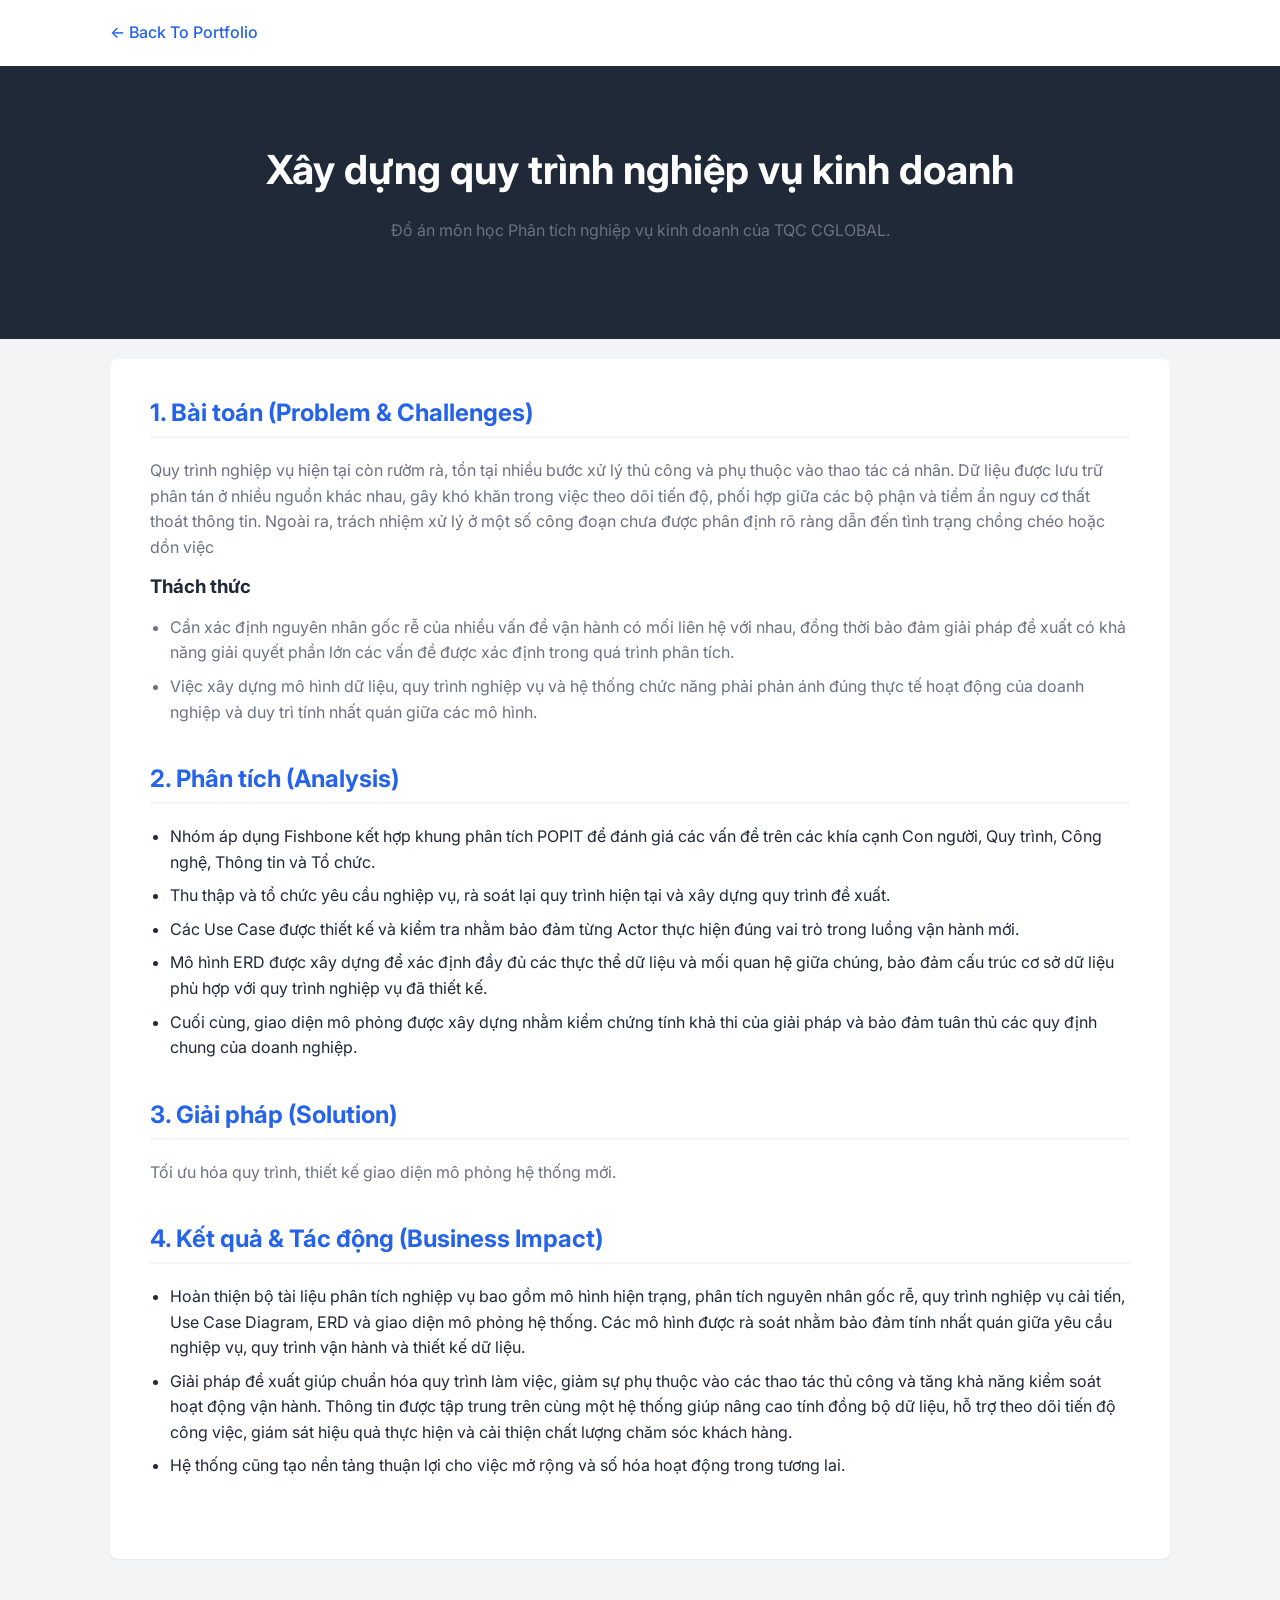
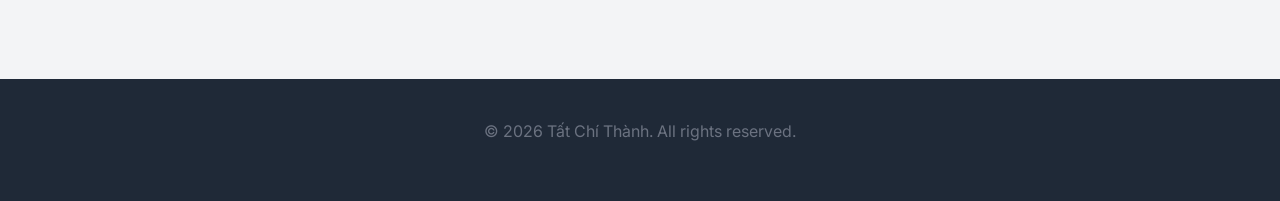
==== node-quy-trinh-nghiep-vu/index.html @ 149dc26c "CV_is_here" ====
<!DOCTYPE html>
<html lang="vi">
<head>
    <meta charset="UTF-8">
    <meta name="viewport" content="width=device-width, initial-scale=1.0">
    <title>Case Study</title>
    <link rel="stylesheet" href="css/variables.css">
    <link rel="stylesheet" href="css/base.css">
    <link rel="stylesheet" href="css/components.css">
    <link rel="stylesheet" href="css/node.css">
</head>
<body>
    <header class="node-header">
        <div class="container">
            <a href="../portfolio-hub/index.html" class="back-link">&larr; Back To Portfolio</a>
        </div>
    </header>

    <main>
        <section class="case-study-hero">
            <div class="container" id="node-hero-container">
                <!-- JS Injected: Title and context snippet -->
            </div>
        </section>

        <section class="case-study-details">
            <div class="container">
                <div class="case-study-content" id="node-content-container">
                    <!-- JS Injected: Detailed sections -->
                </div>
            </div>
        </section>
    </main>

    <footer class="node-footer" style="text-align: center; padding: 40px 0; background: var(--text-main); color: white;">
        <div class="container">
            <p>&copy; 2026 Tất Chí Thành. All rights reserved.</p>
        </div>
    </footer>

    <!-- JS Files -->
    <script src="js/config.js"></script>
    <script src="js/sheet-loader.js"></script>
    <script src="js/parser.js"></script>
    <script src="js/renderer.js"></script>
    <script src="js/node.js"></script>
</body>
</html>
---- node-quy-trinh-nghiep-vu/css/variables.css ----
:root {
  --primary-color: #2563eb;
  --secondary-color: #1e40af;
  --accent-color: #f59e0b;
  --text-main: #1f2937;
  --text-muted: #6b7280;
  --bg-main: #ffffff;
  --bg-light: #f3f4f6;
  --font-family: 'Inter', system-ui, -apple-system, sans-serif;
  --border-radius: 8px;
  --max-content-width: 1100px;
  --shadow-sm: 0 1px 2px 0 rgba(0, 0, 0, 0.05);
  --shadow-md: 0 4px 6px -1px rgba(0, 0, 0, 0.1);
}
---- node-quy-trinh-nghiep-vu/css/base.css ----
@import url('https://fonts.googleapis.com/css2?family=Inter:wght@300;400;500;600;700&display=swap');

* {
  margin: 0;
  padding: 0;
  box-sizing: border-box;
}

body {
  font-family: var(--font-family);
  color: var(--text-main);
  background-color: var(--bg-light);
  line-height: 1.6;
}

a {
  color: var(--primary-color);
  text-decoration: none;
  transition: color 0.3s;
}

a:hover {
  color: var(--secondary-color);
}

.container {
  max-width: var(--max-content-width);
  margin: 0 auto;
  padding: 0 20px;
}

section {
  padding: 60px 0;
}

h1, h2, h3, h4 {
  font-weight: 700;
  line-height: 1.2;
  margin-bottom: 16px;
  color: var(--text-main);
}

p {
  margin-bottom: 16px;
  color: var(--text-muted);
}
---- node-quy-trinh-nghiep-vu/css/components.css ----
.btn {
  display: inline-block;
  padding: 10px 24px;
  border-radius: var(--border-radius);
  font-weight: 500;
  cursor: pointer;
  transition: all 0.3s ease;
  border: none;
  text-align: center;
}

.btn-primary {
  background-color: var(--primary-color);
  color: #fff;
}

.btn-primary:hover {
  background-color: var(--secondary-color);
  color: #fff;
}

.card {
  background: var(--bg-main);
  border-radius: var(--border-radius);
  padding: 24px;
  box-shadow: var(--shadow-sm);
  border: 1px solid #e5e7eb;
}

.tag {
  display: inline-block;
  background: var(--bg-light);
  color: var(--text-muted);
  padding: 4px 12px;
  border-radius: 99px;
  font-size: 0.875rem;
  margin-right: 8px;
  margin-bottom: 8px;
}
---- node-quy-trinh-nghiep-vu/css/node.css ----
.node-header {
  background: var(--bg-main);
  padding: 20px 0;
  box-shadow: var(--shadow-sm);
}

.node-header .container {
  display: flex;
  justify-content: space-between;
  align-items: center;
}

.back-link {
  font-weight: 500;
}

.case-study-hero {
  background: var(--text-main);
  color: white;
  padding: 80px 0;
  text-align: center;
}

.case-study-hero h1 {
  color: white;
  font-size: 2.5rem;
  margin-bottom: 24px;
}

.case-study-content {
  background: var(--bg-main);
  padding: 40px;
  border-radius: var(--border-radius);
  box-shadow: var(--shadow-sm);
  margin-top: -40px;
  margin-bottom: 60px;
}

.section-block {
  margin-bottom: 40px;
}

.section-block h2 {
  color: var(--primary-color);
  border-bottom: 2px solid var(--bg-light);
  padding-bottom: 8px;
  margin-bottom: 20px;
}

.stakeholders-list, .challenges-list, .skills-list {
  padding-left: 20px;
  margin-bottom: 16px;
}

.stakeholders-list li, .challenges-list li, .skills-list li {
  margin-bottom: 8px;
  color: var(--text-muted);
}
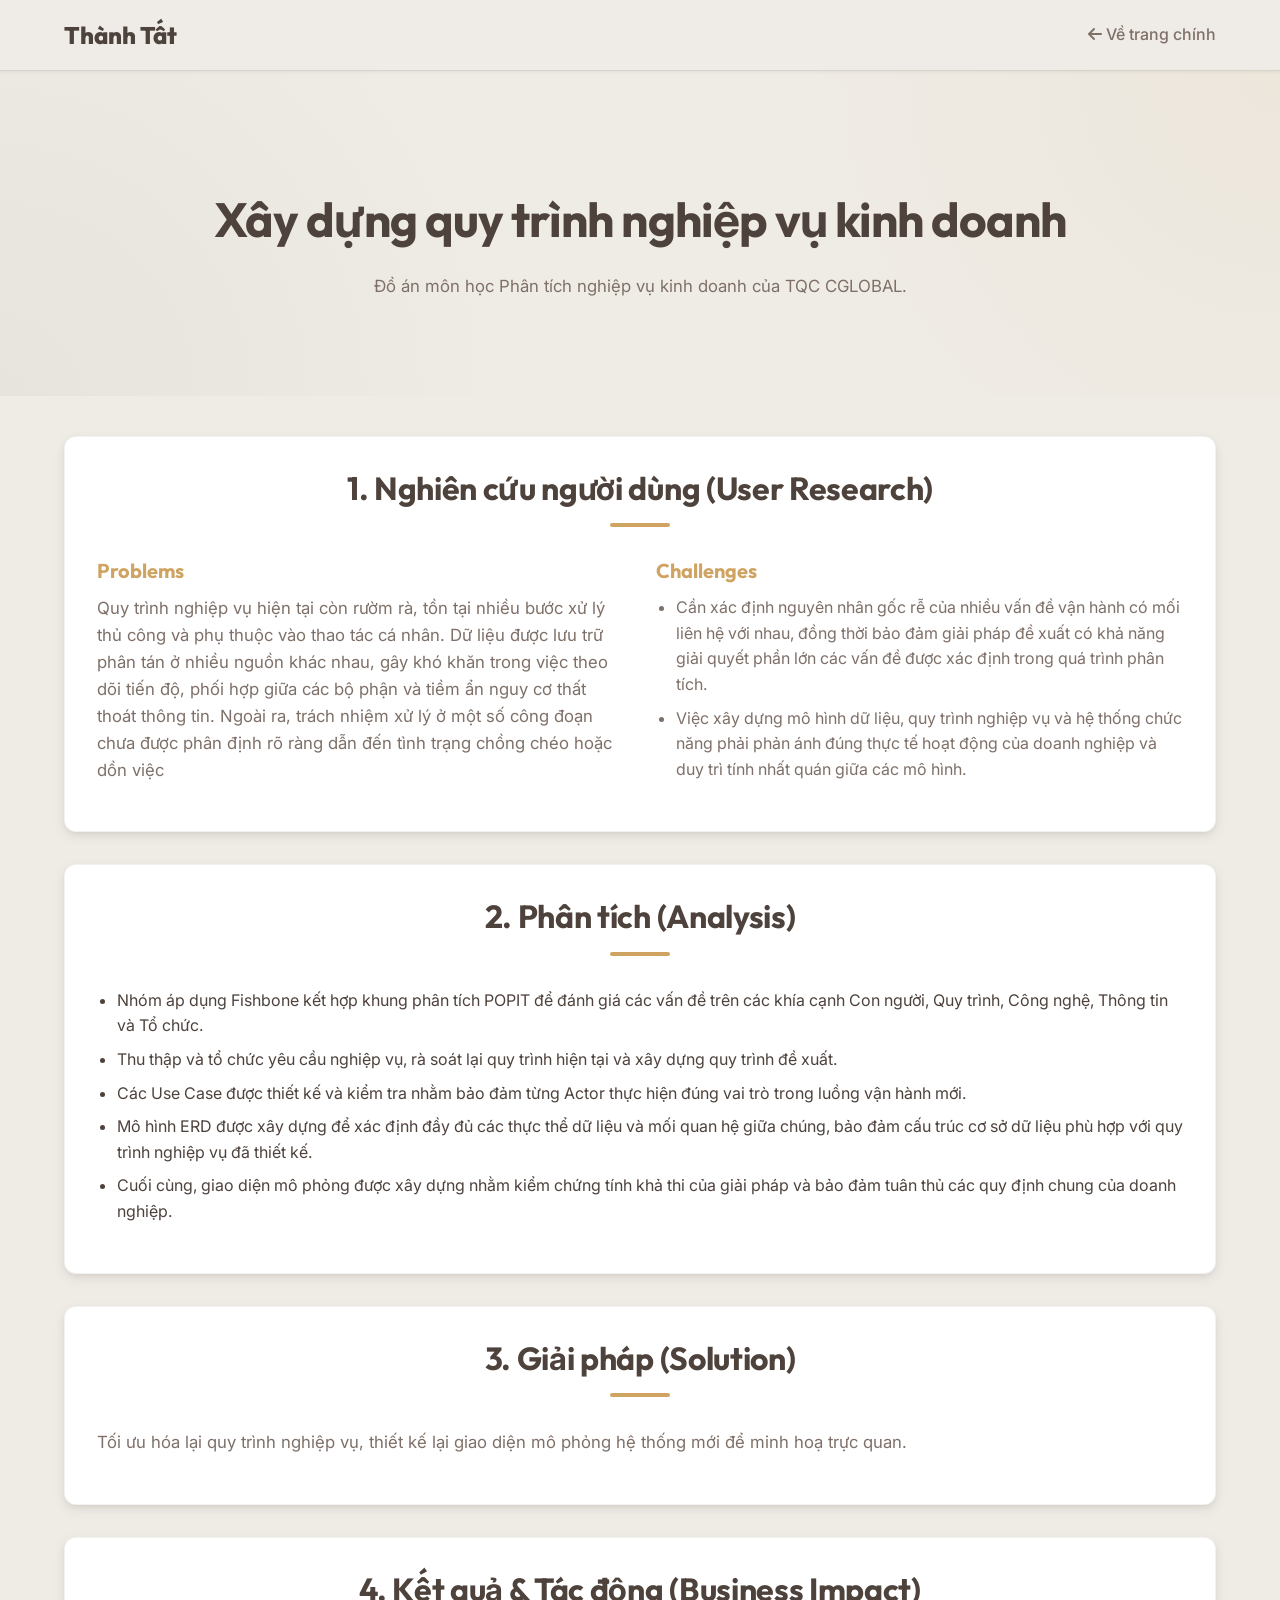
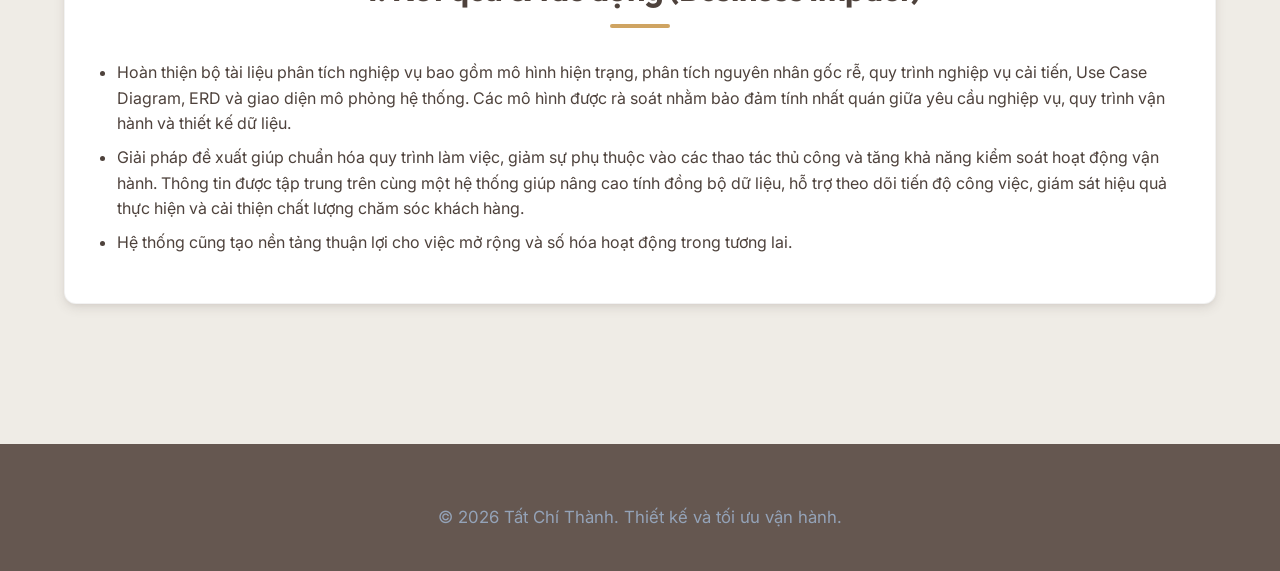
==== commit 123b4968: "cập nhật lần 1" ====
--- a/node-quy-trinh-nghiep-vu/index.html
+++ b/node-quy-trinh-nghiep-vu/index.html
@@ -1,18 +1,34 @@
 <!DOCTYPE html>
 <html lang="vi">
+
 <head>
     <meta charset="UTF-8">
     <meta name="viewport" content="width=device-width, initial-scale=1.0">
     <title>Case Study</title>
+    <!-- Google Fonts -->
+    <link rel="preconnect" href="https://fonts.googleapis.com">
+    <link rel="preconnect" href="https://fonts.gstatic.com" crossorigin>
+    <link
+        href="https://fonts.googleapis.com/css2?family=Inter:wght@300;400;500;600;700&family=Outfit:wght@400;500;600;700;800&display=swap"
+        rel="stylesheet">
+
+    <!-- FontAwesome for Premium Icons -->
+    <link rel="stylesheet" href="https://cdnjs.cloudflare.com/ajax/libs/font-awesome/6.4.0/css/all.min.css">
+
     <link rel="stylesheet" href="css/variables.css">
     <link rel="stylesheet" href="css/base.css">
     <link rel="stylesheet" href="css/components.css">
     <link rel="stylesheet" href="css/node.css">
 </head>
+
 <body>
     <header class="node-header">
         <div class="container">
-            <a href="../portfolio-hub/index.html" class="back-link">&larr; Back To Portfolio</a>
+            <div class="logo">Thành Tất</div>
+            <nav>
+                <a href="../portfolio-hub/index.html" class="back-link"><i class="fa-solid fa-arrow-left"></i> Về trang
+                    chính</a>
+            </nav>
         </div>
     </header>
 
@@ -32,9 +48,10 @@
         </section>
     </main>
 
-    <footer class="node-footer" style="text-align: center; padding: 40px 0; background: var(--text-main); color: white;">
+    <footer class="node-footer"
+        style="text-align: center; padding: 60px 0 40px; background: var(--primary-light); color: var(--text-light);">
         <div class="container">
-            <p>&copy; 2026 Tất Chí Thành. All rights reserved.</p>
+            <p style="color: #94a3b8; margin-bottom: 0;">&copy; 2026 Tất Chí Thành. Thiết kế và tối ưu vận hành.</p>
         </div>
     </footer>
 
@@ -45,4 +62,5 @@
     <script src="js/renderer.js"></script>
     <script src="js/node.js"></script>
 </body>
-</html>
+
+</html>
--- a/node-quy-trinh-nghiep-vu/css/variables.css
+++ b/node-quy-trinh-nghiep-vu/css/variables.css
@@ -1,14 +1,56 @@
 :root {
-  --primary-color: #2563eb;
-  --secondary-color: #1e40af;
-  --accent-color: #f59e0b;
-  --text-main: #1f2937;
-  --text-muted: #6b7280;
-  --bg-main: #ffffff;
-  --bg-light: #f3f4f6;
+  /* Màu chủ đạo & Cấu trúc (30%) - Đậm nét, khỏe khoắn */
+  --primary-color: #4E423C;
+  /* Smoked Mocha - Nâu espresso xám khói */
+  --primary-light: #655750;
+  /* Smoked Mocha nhạt hơn */
+
+  /* Màu điểm nhấn (10%) - Cứng cáp, sang trọng */
+  --secondary-color: #CFA462;
+  /* Raw Gold - Vàng đồng thô */
+  --secondary-hover: #B88F4E;
+  /* Raw Gold đậm khi hover */
+  --accent-color: #E2C497;
+  /* Raw Gold nhạt để làm highlight */
+
+  /* Hệ thống chữ (Typography) */
+  --text-main: #4E423C;
+  /* Chữ chính màu Smoked Mocha đậm sắc nét */
+  --text-muted: #7E7068;
+  /* Nâu xám nhạt cho text phụ */
+  --text-light: #EFECE6;
+  /* Chữ sáng (Muted Cream) trên nền tối */
+
+  /* Hệ thống nền (60%) - Lì, mộc mạc như đá cát */
+  --bg-main: #EFECE6;
+  /* Muted Cream - Kem đá thô mộc */
+  --bg-light: #F5F3EF;
+  /* Kem đá sáng hơn cho khối nội dung */
+  --bg-white: #FFFFFF;
+
+  /* Hiệu ứng kính mờ (Glassmorphism) */
+  --glass-bg: rgba(239, 236, 230, 0.85);
+  /* Nền kính màu Kem Đá trong suốt */
+  --glass-border: rgba(78, 66, 60, 0.15);
+  /* Viền kính màu Nâu Khói mảnh */
+
   --font-family: 'Inter', system-ui, -apple-system, sans-serif;
-  --border-radius: 8px;
-  --max-content-width: 1100px;
-  --shadow-sm: 0 1px 2px 0 rgba(0, 0, 0, 0.05);
-  --shadow-md: 0 4px 6px -1px rgba(0, 0, 0, 0.1);
-}
+  --font-heading: 'Outfit', 'Inter', sans-serif;
+
+  /* Bo góc giữ nguyên */
+  --border-radius-sm: 8px;
+  --border-radius: 12px;
+  --border-radius-lg: 20px;
+
+  --max-content-width: 1200px;
+
+  /* Hệ thống đổ bóng mang lại cảm giác nặng, sâu và vững chãi */
+  --shadow-sm: 0 1px 3px 0 rgba(78, 66, 60, 0.08);
+  --shadow-md: 0 4px 12px -1px rgba(78, 66, 60, 0.15), 0 2px 4px -1px rgba(78, 66, 60, 0.05);
+  --shadow-lg: 0 15px 30px -3px rgba(78, 66, 60, 0.2), 0 4px 12px -2px rgba(236, 194, 128, 0.1);
+
+  --transition-fast: 0.2s cubic-bezier(0.4, 0, 0.2, 1);
+  --transition-normal: 0.3s cubic-bezier(0.4, 0, 0.2, 1);
+  /* Bổ sung cấu trúc cho Avatar có vòng trắng bao quanh */
+  --avatar-border-width: 6px;
+}
--- a/node-quy-trinh-nghiep-vu/css/base.css
+++ b/node-quy-trinh-nghiep-vu/css/base.css
@@ -1,4 +1,4 @@
-@import url('https://fonts.googleapis.com/css2?family=Inter:wght@300;400;500;600;700&display=swap');
+@import url('https://fonts.googleapis.com/css2?family=Inter:wght@300;400;500;600;700&family=Outfit:wght@400;500;600;700;800&display=swap');
 
 * {
   margin: 0;
@@ -6,41 +6,56 @@
   box-sizing: border-box;
 }
 
+html {
+  scroll-behavior: smooth;
+}
+
 body {
   font-family: var(--font-family);
   color: var(--text-main);
-  background-color: var(--bg-light);
+  background-color: var(--bg-main);
   line-height: 1.6;
+  -webkit-font-smoothing: antialiased;
+  -moz-osx-font-smoothing: grayscale;
 }
 
 a {
-  color: var(--primary-color);
+  color: var(--secondary-color);
   text-decoration: none;
-  transition: color 0.3s;
+  transition: color var(--transition-fast);
 }
 
 a:hover {
-  color: var(--secondary-color);
+  color: var(--secondary-hover);
 }
 
 .container {
   max-width: var(--max-content-width);
   margin: 0 auto;
-  padding: 0 20px;
+  padding: 0 24px;
 }
 
 section {
-  padding: 60px 0;
+  padding: 80px 0;
+  position: relative;
 }
 
-h1, h2, h3, h4 {
+h1, h2, h3, h4, h5 {
+  font-family: var(--font-heading);
   font-weight: 700;
   line-height: 1.2;
-  margin-bottom: 16px;
-  color: var(--text-main);
+  color: var(--primary-color);
 }
+
+h1 { font-size: 3.5rem; letter-spacing: -0.02em; }
+h2 { font-size: 2.25rem; margin-bottom: 32px; letter-spacing: -0.01em; position: relative; }
+h3 { font-size: 1.5rem; margin-bottom: 16px; }
 
 p {
   margin-bottom: 16px;
   color: var(--text-muted);
+  font-size: 1.05rem;
 }
+
+.bg-light { background-color: var(--bg-light); }
+.bg-white { background-color: var(--bg-white); }
--- a/node-quy-trinh-nghiep-vu/css/components.css
+++ b/node-quy-trinh-nghiep-vu/css/components.css
@@ -1,39 +1,349 @@
+/* Buttons */
 .btn {
-  display: inline-block;
-  padding: 10px 24px;
-  border-radius: var(--border-radius);
-  font-weight: 500;
+  display: inline-flex;
+  align-items: center;
+  justify-content: center;
+  padding: 12px 28px;
+  border-radius: var(--border-radius-sm);
+  font-weight: 600;
+  font-family: var(--font-heading);
   cursor: pointer;
-  transition: all 0.3s ease;
+  transition: all var(--transition-normal);
   border: none;
   text-align: center;
+  gap: 8px;
 }
 
 .btn-primary {
-  background-color: var(--primary-color);
-  color: #fff;
+  background-color: var(--secondary-color);
+  color: white !important;
+  box-shadow: 0 4px 14px 0 rgba(37, 99, 235, 0.25);
 }
 
 .btn-primary:hover {
-  background-color: var(--secondary-color);
-  color: #fff;
-}
-
+  background-color: var(--secondary-hover);
+  transform: translateY(-2px);
+  box-shadow: 0 6px 20px rgba(37, 99, 235, 0.3);
+}
+
+/* Cards with Glassmorphism */
 .card {
-  background: var(--bg-main);
+  background: var(--bg-white);
   border-radius: var(--border-radius);
-  padding: 24px;
-  box-shadow: var(--shadow-sm);
-  border: 1px solid #e5e7eb;
-}
-
+  padding: 32px;
+  box-shadow: var(--shadow-md);
+  border: 1px solid rgba(0, 0, 0, 0.05);
+  transition: all var(--transition-normal);
+  position: relative;
+  overflow: hidden;
+}
+
+.card:hover {
+  transform: translateY(-5px);
+  box-shadow: var(--shadow-lg);
+  border-color: rgba(37, 99, 235, 0.1);
+}
+
+/* Decorative Line on Card */
+.card::before {
+  content: '';
+  position: absolute;
+  top: 0;
+  left: 0;
+  width: 100%;
+  height: 4px;
+  background: linear-gradient(90deg, var(--secondary-color), var(--accent-color));
+  opacity: 0;
+  transition: opacity var(--transition-normal);
+}
+.card:hover::before { opacity: 1; }
+
+/* Tags */
 .tag {
-  display: inline-block;
+  display: inline-flex;
+  align-items: center;
   background: var(--bg-light);
-  color: var(--text-muted);
-  padding: 4px 12px;
+  color: var(--primary-light);
+  padding: 6px 14px;
   border-radius: 99px;
-  font-size: 0.875rem;
+  font-size: 0.9rem;
+  font-weight: 500;
   margin-right: 8px;
   margin-bottom: 8px;
-}
+  border: 1px solid rgba(0,0,0,0.05);
+  transition: all var(--transition-fast);
+}
+
+.tag:hover {
+  background: var(--secondary-color);
+  color: white;
+  border-color: var(--secondary-color);
+}
+
+.tag-soft {
+  background: rgba(14, 165, 233, 0.1);
+  color: var(--accent-color);
+  border-color: rgba(14, 165, 233, 0.2);
+}
+.tag-soft:hover {
+  background: var(--accent-color);
+  color: white;
+}
+
+/* Grid System */
+.grid-2 {
+  display: grid;
+  grid-template-columns: repeat(auto-fit, minmax(320px, 1fr));
+  gap: 32px;
+}
+
+.grid-3 {
+  display: grid;
+  grid-template-columns: repeat(3, 1fr);
+  gap: 20px;
+}
+
+@media (max-width: 900px) {
+  .grid-3 {
+    grid-template-columns: repeat(2, 1fr);
+  }
+}
+
+@media (max-width: 600px) {
+  .grid-3 {
+    grid-template-columns: 1fr;
+  }
+}
+
+/* Goal Blocks */
+.goal-block {
+  margin-bottom: 56px;
+  padding: 36px;
+  background: var(--bg-white);
+  border-radius: var(--border-radius-lg);
+  box-shadow: var(--shadow-md);
+  border: 1px solid rgba(0,0,0,0.05);
+}
+
+.goal-block:last-child {
+  margin-bottom: 0;
+}
+
+/* Short-term block — Blue accent */
+.goal-block--short .goal-block-title { color: var(--secondary-color); }
+.goal-block--short .goal-item-card   { border-top: 3px solid var(--secondary-color); }
+.goal-block--short .goal-item-badge  { background: var(--secondary-color); }
+
+/* Long-term block — Sky accent */
+.goal-block--long .goal-block-title { color: var(--accent-color); }
+.goal-block--long .goal-item-card   { border-top: 3px solid var(--accent-color); }
+.goal-block--long .goal-item-badge  { background: var(--accent-color); }
+
+.goal-block-title {
+  font-size: 1.35rem;
+  font-family: var(--font-heading);
+  font-weight: 700;
+  margin-bottom: 28px;
+  display: flex;
+  align-items: center;
+  gap: 12px;
+  padding-bottom: 16px;
+  border-bottom: 1px solid var(--bg-light);
+}
+
+.goal-block-title i {
+  font-size: 1.1rem;
+}
+
+.goal-item-card {
+  background: var(--bg-white);
+  border-radius: var(--border-radius);
+  padding: 24px 20px;
+  box-shadow: 0 2px 8px rgba(0,0,0,0.06);
+  border: 1px solid rgba(0,0,0,0.06);
+  border-top-width: 3px;
+  position: relative;
+  transition: all var(--transition-normal);
+  display: flex;
+  flex-direction: column;
+  gap: 10px;
+}
+
+.goal-item-card:hover {
+  transform: translateY(-5px);
+  box-shadow: var(--shadow-lg);
+}
+
+.goal-item-badge {
+  width: 36px;
+  height: 36px;
+  border-radius: 10px;
+  color: white;
+  font-weight: 700;
+  font-size: 1rem;
+  display: flex;
+  align-items: center;
+  justify-content: center;
+  flex-shrink: 0;
+  margin-bottom: 4px;
+}
+
+.goal-item-period {
+  font-weight: 700;
+  font-family: var(--font-heading);
+  color: var(--primary-color);
+  font-size: 1rem;
+  line-height: 1.3;
+}
+
+.goal-item-content {
+  font-size: 0.92rem;
+  color: var(--text-muted);
+  line-height: 1.75;
+  margin-bottom: 0;
+}
+
+/* Skills Cards */
+.skills-card {
+  padding: 32px;
+}
+
+.skills-card-title {
+  font-size: 1.25rem;
+  color: var(--primary-color);
+  margin-bottom: 24px;
+  display: flex;
+  align-items: center;
+  gap: 10px;
+  border-bottom: 1px solid var(--glass-border);
+  padding-bottom: 16px;
+}
+
+.skills-card-title i {
+  color: var(--secondary-color);
+}
+
+/* Hard Skills Group */
+.skill-group {
+  margin-bottom: 24px;
+}
+
+.skill-group:last-child {
+  margin-bottom: 0;
+}
+
+.skill-group-header {
+  font-weight: 600;
+  color: var(--text-main);
+  margin-bottom: 12px;
+  display: flex;
+  align-items: center;
+  gap: 8px;
+}
+
+.skill-group-header i {
+  color: var(--accent-color);
+}
+
+/* Hard Skill Detail Cards */
+.skill-group-items {
+  display: grid;
+  grid-template-columns: repeat(auto-fit, minmax(280px, 1fr));
+  gap: 16px;
+}
+.skill-detail-card {
+  background: var(--bg-light);
+  border-radius: var(--border-radius-sm);
+  padding: 14px 16px;
+  border-left: 3px solid var(--secondary-color);
+  transition: all var(--transition-fast);
+}
+.skill-detail-card:hover {
+  background: white;
+  box-shadow: var(--shadow-sm);
+  border-left-color: var(--accent-color);
+}
+.skill-detail-header {
+  display: flex;
+  align-items: center;
+  gap: 8px;
+  margin-bottom: 6px;
+}
+.skill-detail-header i {
+  color: var(--secondary-color);
+  font-size: 0.85rem;
+}
+.skill-detail-name {
+  font-weight: 600;
+  color: var(--primary-color);
+  font-size: 0.95rem;
+}
+.skill-detail-desc {
+  font-size: 0.85rem;
+  color: var(--text-muted);
+  line-height: 1.6;
+  margin-bottom: 0;
+}
+
+/* Soft Skills Progress */
+.soft-skills-list {
+  display: flex;
+  flex-direction: column;
+  gap: 20px;
+}
+
+.soft-skill-item {
+  display: flex;
+  flex-direction: column;
+  gap: 6px;
+}
+
+.soft-skill-header {
+  display: flex;
+  justify-content: space-between;
+  align-items: flex-end;
+}
+
+.soft-skill-name {
+  font-weight: 600;
+  color: var(--text-main);
+}
+
+.soft-skill-level {
+  font-weight: 700;
+  color: var(--secondary-color);
+  font-size: 0.9rem;
+}
+
+.soft-skill-desc {
+  font-size: 0.85rem;
+  color: var(--text-muted);
+  margin-bottom: 4px;
+}
+
+.skill-bar-track {
+  width: 100%;
+  height: 8px;
+  background: var(--bg-light);
+  border-radius: 4px;
+  overflow: hidden;
+}
+
+.skill-bar-fill {
+  height: 100%;
+  width: 0; /* Animated via JS */
+  background: linear-gradient(90deg, var(--secondary-color), var(--accent-color));
+  border-radius: 4px;
+  transition: width 1s cubic-bezier(0.4, 0, 0.2, 1);
+}
+
+/* Scroll Reveal */
+.fade-in {
+  opacity: 0;
+  transform: translateY(20px);
+  transition: opacity 0.5s ease, transform 0.5s ease;
+}
+.fade-in.visible {
+  opacity: 1;
+  transform: translateY(0);
+}
--- a/node-quy-trinh-nghiep-vu/css/node.css
+++ b/node-quy-trinh-nghiep-vu/css/node.css
@@ -1,6 +1,12 @@
 .node-header {
-  background: var(--bg-main);
-  padding: 20px 0;
+  background: var(--glass-bg);
+  backdrop-filter: blur(10px);
+  -webkit-backdrop-filter: blur(10px);
+  border-bottom: 1px solid var(--glass-border);
+  position: sticky;
+  top: 0;
+  z-index: 100;
+  padding: 16px 0;
   box-shadow: var(--shadow-sm);
 }
 
@@ -10,41 +16,66 @@
   align-items: center;
 }
 
+.logo {
+  font-family: var(--font-heading);
+  font-size: 1.5rem;
+  font-weight: 800;
+  color: var(--primary-color);
+  margin-bottom: 0;
+}
+
 .back-link {
   font-weight: 500;
+  color: var(--text-muted);
+  transition: all var(--transition-normal);
+}
+
+.back-link:hover {
+  color: var(--secondary-color);
 }
 
 .case-study-hero {
-  background: var(--text-main);
-  color: white;
-  padding: 80px 0;
+  padding: 120px 0 80px;
+  background: radial-gradient(circle at top right, rgba(207, 164, 98, 0.08) 0%, transparent 40%),
+              radial-gradient(circle at bottom left, rgba(78, 66, 60, 0.05) 0%, transparent 40%);
   text-align: center;
 }
 
 .case-study-hero h1 {
-  color: white;
-  font-size: 2.5rem;
+  color: var(--primary-color);
+  font-size: 3rem;
   margin-bottom: 24px;
 }
 
 .case-study-content {
-  background: var(--bg-main);
-  padding: 40px;
-  border-radius: var(--border-radius);
-  box-shadow: var(--shadow-sm);
   margin-top: -40px;
   margin-bottom: 60px;
+  position: relative;
+  display: flex;
+  flex-direction: column;
+  gap: 32px;
 }
 
 .section-block {
-  margin-bottom: 40px;
+  margin-bottom: 0;
 }
 
-.section-block h2 {
+.section-title {
+  text-align: center;
+  margin-bottom: 32px;
+  font-family: var(--font-heading);
   color: var(--primary-color);
-  border-bottom: 2px solid var(--bg-light);
-  padding-bottom: 8px;
-  margin-bottom: 20px;
+  font-size: 2rem;
+}
+
+.section-title::after {
+  content: '';
+  display: block;
+  width: 60px;
+  height: 4px;
+  background: var(--secondary-color);
+  margin: 16px auto 0;
+  border-radius: 2px;
 }
 
 .stakeholders-list, .challenges-list, .skills-list {
